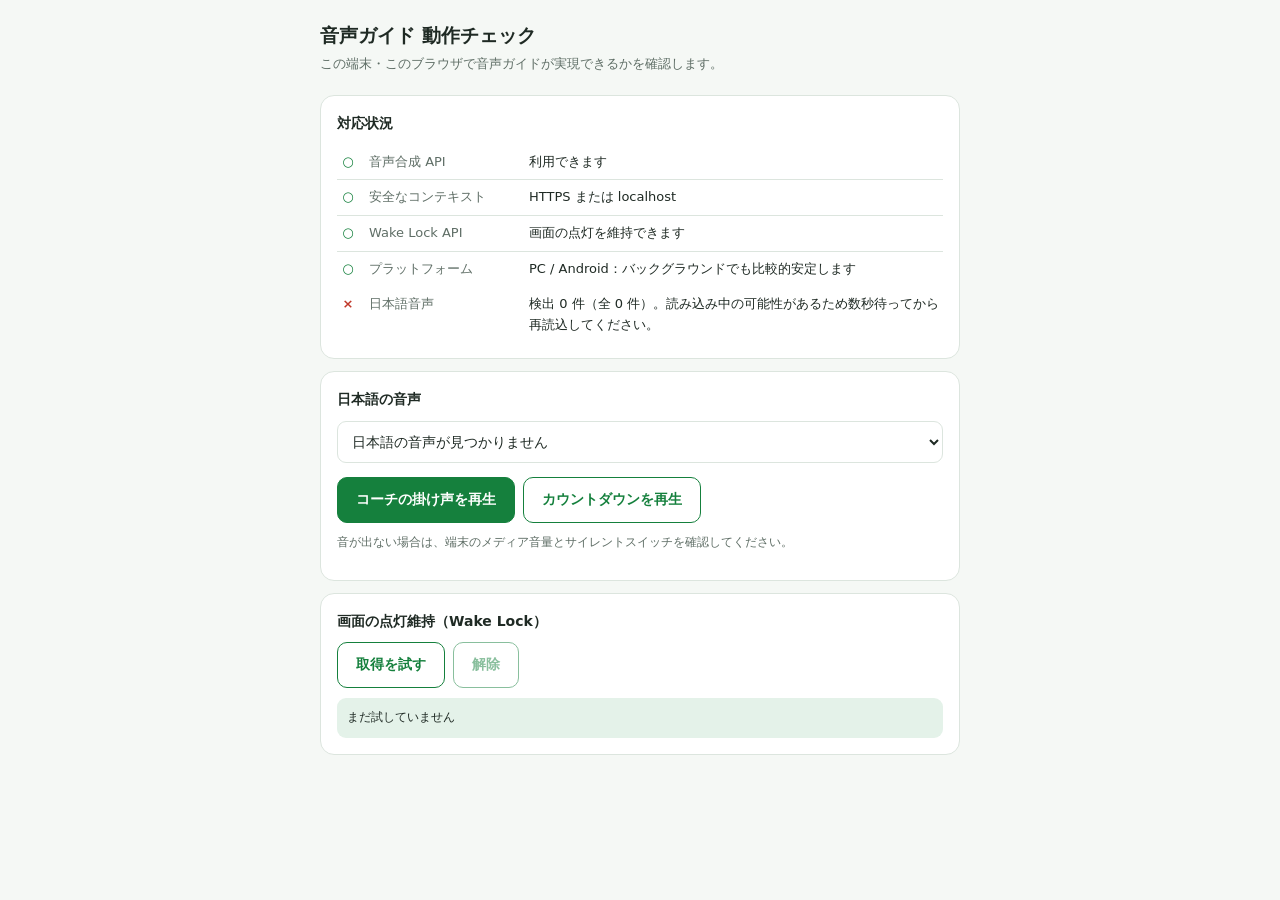
==== voice-check.html @ 93eabd60 "update 2026-08-28 14:56" ====
<!DOCTYPE html>
<html lang="ja">
<head>
<meta charset="UTF-8">
<meta name="viewport" content="width=device-width, initial-scale=1">
<meta name="robots" content="noindex, nofollow">
<title>音声ガイド 動作チェック</title>
<style>
  :root {
    color-scheme: light;
    --ink:#1F2A24; --muted:#5F6E66; --canvas:#F5F8F5; --surface:#fff;
    --accent:#15803D; --wash:#E4F2E9; --border:#DCE5DE; --ng:#C0392B; --warn:#B45309;
  }
  *{box-sizing:border-box}
  body{margin:0;padding:20px 16px 48px;background:var(--canvas);color:var(--ink);
    font-family:"Inter","Yu Gothic UI","Hiragino Sans",system-ui,sans-serif;line-height:1.6}
  main{max-width:640px;margin:0 auto}
  h1{font-size:19px;margin:0 0 4px}
  .sub{font-size:13px;color:var(--muted);margin:0 0 20px}
  section{background:var(--surface);border:1px solid var(--border);border-radius:14px;
    padding:16px;margin-bottom:12px}
  h2{font-size:14px;margin:0 0 10px}
  .row{display:flex;align-items:flex-start;gap:10px;padding:7px 0;font-size:13px;
    border-bottom:1px solid var(--border)}
  .row:last-child{border-bottom:0}
  .row b{flex:none;width:22px;text-align:center}
  .k{flex:none;width:150px;color:var(--muted)}
  .v{flex:1;min-width:0;word-break:break-word}
  .ok{color:var(--accent)} .ng{color:var(--ng)} .warn{color:var(--warn)}
  button{appearance:none;border:1.5px solid var(--accent);background:var(--accent);
    color:#fff;border-radius:10px;min-height:46px;padding:0 18px;font-size:14px;
    font-weight:700;cursor:pointer;font-family:inherit}
  button.sec{background:var(--surface);color:var(--accent)}
  button:disabled{opacity:.5;cursor:default}
  .btns{display:flex;flex-wrap:wrap;gap:8px;margin-top:4px}
  select{width:100%;min-height:42px;border:1px solid var(--border);border-radius:9px;
    padding:0 10px;font-family:inherit;font-size:14px;background:var(--surface);color:inherit;margin-bottom:10px}
  .note{font-size:12px;color:var(--muted);margin-top:10px}
  #log{font-family:ui-monospace,Consolas,monospace;font-size:12px;white-space:pre-wrap;
    background:var(--wash);border-radius:9px;padding:10px;margin-top:10px;min-height:40px}
</style>
</head>
<body>
<main>
  <h1>音声ガイド 動作チェック</h1>
  <p class="sub">この端末・このブラウザで音声ガイドが実現できるかを確認します。</p>

  <section>
    <h2>対応状況</h2>
    <div id="support"></div>
    <div id="voice-row"></div>
  </section>

  <section>
    <h2>日本語の音声</h2>
    <select id="voices"></select>
    <div class="btns">
      <button id="speak">コーチの掛け声を再生</button>
      <button id="count" class="sec">カウントダウンを再生</button>
    </div>
    <p class="note">音が出ない場合は、端末のメディア音量とサイレントスイッチを確認してください。</p>
  </section>

  <section>
    <h2>画面の点灯維持（Wake Lock）</h2>
    <div class="btns">
      <button id="wake" class="sec">取得を試す</button>
      <button id="wakeoff" class="sec" disabled>解除</button>
    </div>
    <div id="log">まだ試していません</div>
  </section>
</main>

<script>
const $ = (id) => document.getElementById(id);
const row = (ok, k, v) =>
  `<div class="row"><b class="${ok===true?'ok':ok===false?'ng':'warn'}">${ok===true?'○':ok===false?'×':'△'}</b>` +
  `<span class="k">${k}</span><span class="v">${v}</span></div>`;

/* ---------- 対応状況 ---------- */
const hasTTS = 'speechSynthesis' in window;
const hasWake = 'wakeLock' in navigator;
const secure = window.isSecureContext;
const ua = navigator.userAgent;
const isIOS = /iPad|iPhone|iPod/.test(ua) || (navigator.platform === 'MacIntel' && navigator.maxTouchPoints > 1);

let html = '';
html += row(hasTTS, '音声合成 API', hasTTS ? '利用できます' : 'この環境では使えません');
html += row(secure, '安全なコンテキスト', secure ? 'HTTPS または localhost' : 'http のため一部機能が制限されます');
html += row(hasWake, 'Wake Lock API', hasWake ? '画面の点灯を維持できます' : '非対応（画面が消えると停止します）');
html += row(isIOS ? 'warn' : true, 'プラットフォーム',
  isIOS ? 'iOS：バックグラウンドや画面ロックで音声が止まります'
        : 'PC / Android：バックグラウンドでも比較的安定します');
$('support').innerHTML = html;

/* ---------- 音声一覧 ---------- */
let jaVoices = [];
function loadVoices() {
  if (!hasTTS) { $('voices').innerHTML = '<option>利用できません</option>'; return; }
  const all = speechSynthesis.getVoices();
  jaVoices = all.filter(v => (v.lang || '').toLowerCase().startsWith('ja'));
  const sel = $('voices');
  if (jaVoices.length === 0) {
    sel.innerHTML = '<option>日本語の音声が見つかりません</option>';
    // 追記ではなく差し替え。voiceschanged で複数回呼ばれても行が増えない
    $('voice-row').innerHTML = row(false, '日本語音声',
      `検出 0 件（全 ${all.length} 件）。読み込み中の可能性があるため数秒待ってから再読込してください。`);
    return;
  }
  sel.innerHTML = jaVoices.map((v, i) =>
    `<option value="${i}">${v.name}（${v.lang}）${v.localService ? ' ・ 端末内' : ' ・ ネット経由'}</option>`
  ).join('');
  const local = jaVoices.filter(v => v.localService).length;
  $('voice-row').innerHTML = row(true, '日本語音声',
    `${jaVoices.length} 件（うち端末内 ${local} 件 / 全 ${all.length} 件）`);
}
if (hasTTS) {
  loadVoices();
  speechSynthesis.addEventListener('voiceschanged', loadVoices);
}

function say(text, rate = 1.0) {
  if (!hasTTS) return;
  const u = new SpeechSynthesisUtterance(text);
  const i = parseInt($('voices').value, 10);
  if (jaVoices[i]) u.voice = jaVoices[i];
  u.lang = 'ja-JP'; u.rate = rate; u.pitch = 1;
  speechSynthesis.speak(u);
}

$('speak').addEventListener('click', () => {
  speechSynthesis.cancel();
  say('次はスクワット。3セット行きます。');
  setTimeout(() => say('1セット目、スタート'), 2600);
});

$('count').addEventListener('click', () => {
  speechSynthesis.cancel();
  say('20秒キープ');
  const seq = [['残り10秒', 2200], ['5', 3400], ['4', 4400], ['3', 5400], ['2', 6400], ['1', 7400], ['はい、休憩', 8500]];
  seq.forEach(([t, ms]) => setTimeout(() => say(t, 1.15), ms));
});

/* ---------- Wake Lock ---------- */
let lock = null;
$('wake').addEventListener('click', async () => {
  if (!hasWake) { $('log').textContent = 'この環境では Wake Lock を利用できません。'; return; }
  try {
    lock = await navigator.wakeLock.request('screen');
    $('log').textContent = '取得しました。このページを開いている間、画面が消えません。';
    $('wakeoff').disabled = false;
    lock.addEventListener('release', () => {
      $('log').textContent = '解除されました（タブを離れると自動的に解除されます）。';
      $('wakeoff').disabled = true;
    });
  } catch (e) {
    $('log').textContent = '取得できませんでした: ' + e.message;
  }
});
$('wakeoff').addEventListener('click', async () => {
  if (lock) { await lock.release(); lock = null; }
});
</script>
</body>
</html>
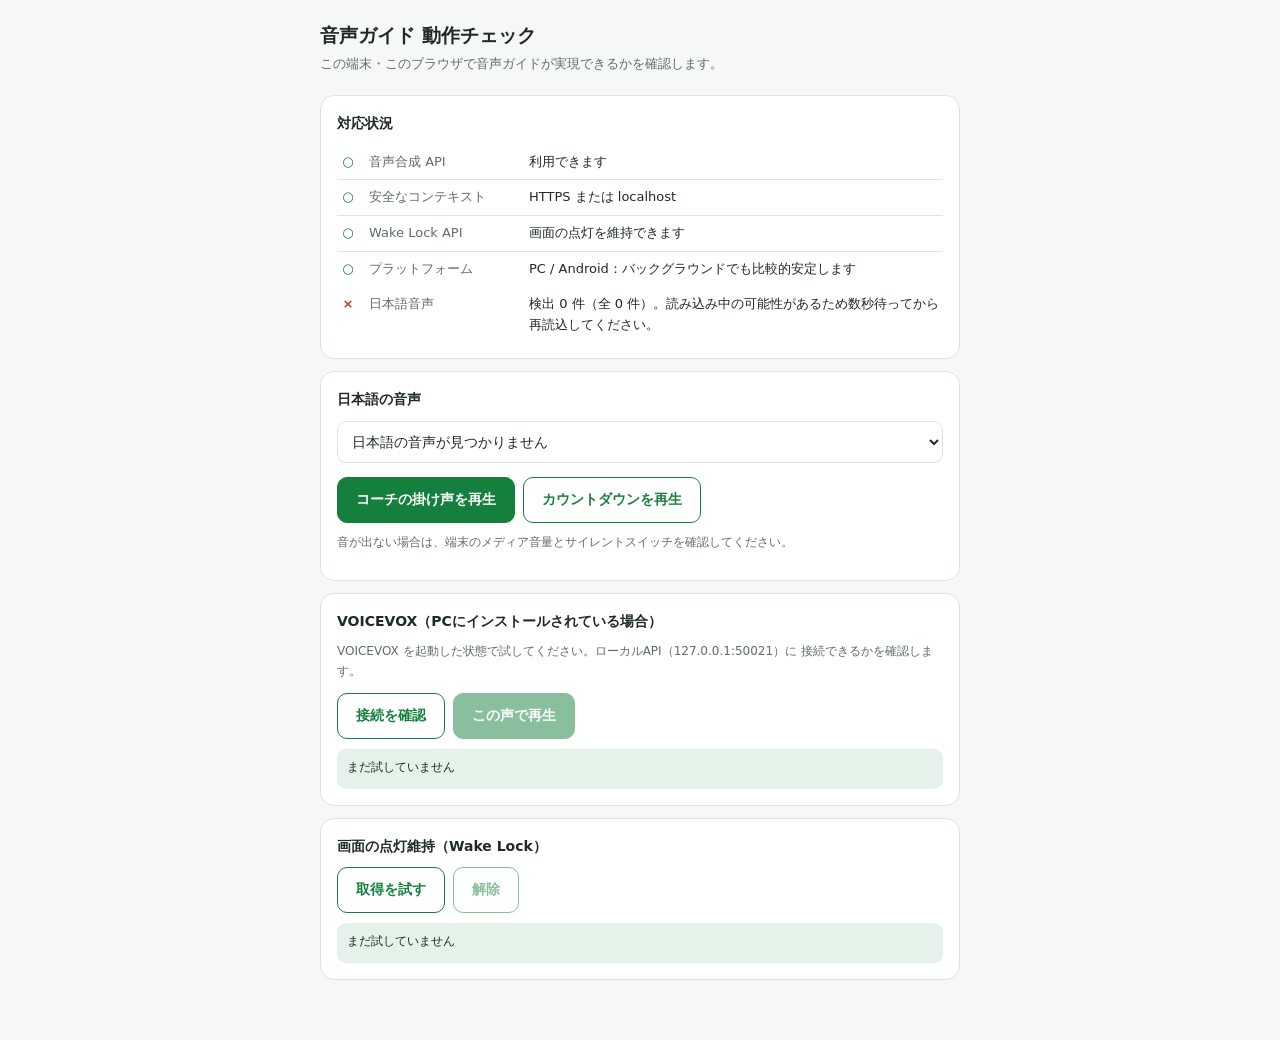
==== commit b4812ecd: "update 2026-08-28 15:34" ====
--- a/voice-check.html
+++ b/voice-check.html
@@ -36,7 +36,7 @@
   select{width:100%;min-height:42px;border:1px solid var(--border);border-radius:9px;
     padding:0 10px;font-family:inherit;font-size:14px;background:var(--surface);color:inherit;margin-bottom:10px}
   .note{font-size:12px;color:var(--muted);margin-top:10px}
-  #log{font-family:ui-monospace,Consolas,monospace;font-size:12px;white-space:pre-wrap;
+  #log,#vvlog{font-family:ui-monospace,Consolas,monospace;font-size:12px;white-space:pre-wrap;
     background:var(--wash);border-radius:9px;padding:10px;margin-top:10px;min-height:40px}
 </style>
 </head>
@@ -59,6 +59,21 @@
       <button id="count" class="sec">カウントダウンを再生</button>
     </div>
     <p class="note">音が出ない場合は、端末のメディア音量とサイレントスイッチを確認してください。</p>
+  </section>
+
+  <section>
+    <h2>VOICEVOX（PCにインストールされている場合）</h2>
+    <p class="note" style="margin-top:0">
+      VOICEVOX を起動した状態で試してください。ローカルAPI（127.0.0.1:50021）に
+      接続できるかを確認します。
+    </p>
+    <div id="vvstatus"></div>
+    <select id="vvspeakers" style="display:none"></select>
+    <div class="btns">
+      <button id="vvcheck" class="sec">接続を確認</button>
+      <button id="vvspeak" disabled>この声で再生</button>
+    </div>
+    <div id="vvlog">まだ試していません</div>
   </section>
 
   <section>
@@ -139,6 +154,95 @@
   say('20秒キープ');
   const seq = [['残り10秒', 2200], ['5', 3400], ['4', 4400], ['3', 5400], ['2', 6400], ['1', 7400], ['はい、休憩', 8500]];
   seq.forEach(([t, ms]) => setTimeout(() => say(t, 1.15), ms));
+});
+
+/* ---------- VOICEVOX ---------- */
+const VV = 'http://127.0.0.1:50021';
+let vvSpeakers = [];
+
+async function vvFetch(path, opts = {}, ms = 8000) {
+  const ctl = new AbortController();
+  const t = setTimeout(() => ctl.abort(), ms);
+  try { return await fetch(VV + path, { ...opts, signal: ctl.signal }); }
+  finally { clearTimeout(t); }
+}
+
+$('vvcheck').addEventListener('click', async () => {
+  $('vvstatus').innerHTML = '';
+  $('vvlog').textContent = '確認しています...';
+  try {
+    const t0 = performance.now();
+    const res = await vvFetch('/version');
+    const ver = (await res.text()).replace(/"/g, '');
+    const ms = Math.round(performance.now() - t0);
+    $('vvstatus').innerHTML = row(true, 'エンジン', `接続できました（v${ver} / ${ms}ms）`);
+
+    const sp = await (await vvFetch('/speakers')).json();
+    vvSpeakers = [];
+    sp.forEach(s => s.styles.forEach(st =>
+      vvSpeakers.push({ id: st.id, label: `${s.name}（${st.name}）` })));
+    const sel = $('vvspeakers');
+    sel.style.display = 'block';
+    sel.innerHTML = vvSpeakers.map(v => `<option value="${v.id}">${v.label}</option>`).join('');
+    $('vvstatus').insertAdjacentHTML('beforeend',
+      row(true, '話者', `${vvSpeakers.length} 種類`));
+    $('vvspeak').disabled = false;
+    $('vvlog').textContent = '接続できました。「この声で再生」で音質と応答速度を確認してください。';
+  } catch (e) {
+    $('vvstatus').innerHTML = row(false, 'エンジン', '接続できませんでした');
+    $('vvlog').textContent =
+      'VOICEVOX が起動していないか、接続が拒否されています。\n' +
+      '・VOICEVOX を起動してから、もう一度お試しください\n' +
+      '・起動しているのに失敗する場合は、CORS の許可が必要な可能性があります\n' +
+      '  （このページの表示元: ' + location.origin + '）\n' +
+      'エラー: ' + e.message;
+  }
+});
+
+$('vvspeak').addEventListener('click', async () => {
+  const id = $('vvspeakers').value;
+  const text = '次はスクワット。3セット行きます。';
+  $('vvlog').textContent = '音声を生成しています...';
+  let timing = '';
+  try {
+    const t0 = performance.now();
+    const q = await vvFetch(`/audio_query?text=${encodeURIComponent(text)}&speaker=${id}`,
+      { method: 'POST' });
+    if (!q.ok) throw new Error('audio_query が ' + q.status + ' を返しました');
+    const query = await q.json();
+    const t1 = performance.now();
+
+    const wav = await vvFetch(`/synthesis?speaker=${id}`, {
+      method: 'POST',
+      headers: { 'Content-Type': 'application/json' },
+      body: JSON.stringify(query),
+    }, 20000);
+    if (!wav.ok) throw new Error('synthesis が ' + wav.status + ' を返しました');
+    const blob = await wav.blob();
+    const t2 = performance.now();
+
+    // 生成の計測値は再生の成否に関わらず出す（ここが判断材料になるため）
+    const total = Math.round(t2 - t0);
+    timing =
+      `  解析:     ${Math.round(t1 - t0)} ms\n` +
+      `  音声生成: ${Math.round(t2 - t1)} ms\n` +
+      `  合計:     ${total} ms（${Math.round(blob.size / 1024)} KB）\n` +
+      (total > 1200
+        ? '→ 秒読みには遅いため、実装では文言を事前生成してキャッシュします。'
+        : '→ 十分に速いので、その場で生成しても間に合います。');
+
+    try {
+      const audio = new Audio(URL.createObjectURL(blob));
+      await audio.play();
+      $('vvlog').textContent = '再生しました。\n' + timing;
+    } catch (playErr) {
+      $('vvlog').textContent =
+        '生成は成功しましたが、再生できませんでした（音量やデータを確認してください）。\n' +
+        timing + '\n  再生エラー: ' + playErr.message;
+    }
+  } catch (e) {
+    $('vvlog').textContent = '生成に失敗しました: ' + e.message + (timing ? '\n' + timing : '');
+  }
 });
 
 /* ---------- Wake Lock ---------- */
